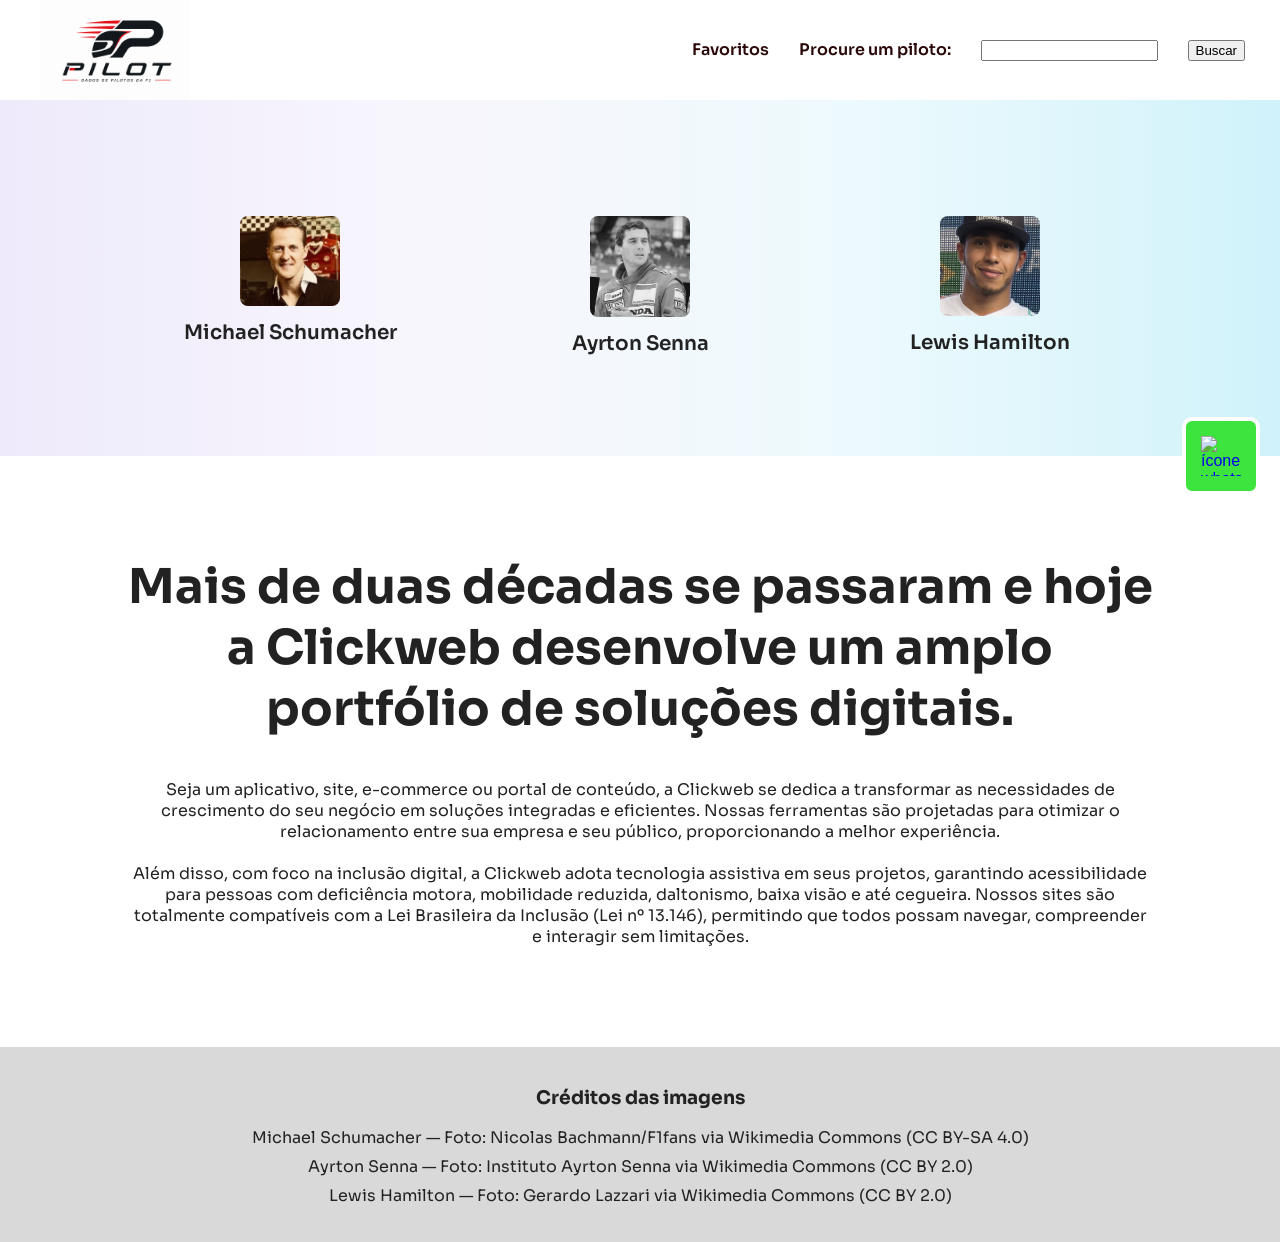
==== index.html @ e29d45ce "/feat - base change in HTML and CSS /feat changes:  -search input with label and button - main logo " ====
<!doctype html>
<html lang="pt-br">
  <head>
    <meta charset="UTF-8" />
    <meta name="viewport" content="width=device-width, initial-scale=1.0" />
    <title>Quem Somos</title>
    <link rel="shortcut icon" href="img/32x32.png" type="image/x-icon" />
    <link rel="stylesheet" href="style.css" />
    <link
      href="https://fonts.googleapis.com/css2?family=Sora:wght@100..800&display=swap"
      rel="stylesheet"
    />
  </head>
  <body>
    <header>
      <div class="container-header">
        <div class="logo">
          <a href="https://www.openf1.org/">
            <figure>
              <img
                src="img/pilot-logo.png"
                alt="Pilot"
                loading="lazy"
                class="logo-image"
              />
            </figure>
          </a>
        </div>

        <div class="menu-icon">
          <img src="img/menu.png" alt="menu" />
        </div>

        <nav class="menu-navigation">
          <a class="nav-item" href="contato.html">Favoritos</a>
          <label class="nav-item" for="pilot-search">Procure um piloto:</label>
          <input type="search" id="pilot-search" name="q" />

          <button>Buscar</button>
        </nav>
      </div>
    </header>

    <main>
      <section>
        <div class="valores">
          <div class="item">
            <figure class="imagem">
              <img
                src="img/michael-schumacher.jpg"
                alt="Imagem de Michael Schumacher "
                class="legend-profile"
              />
            </figure>
            <h2 class="titulo-valores">Michael Schumacher</h2>
          </div>

          <div class="item">
            <figure class="imagem">
              <img
                src="img/ayrton-senna.jpg"
                alt="Imagem de Ayrton Senna"
                class="legend-profile"
              />
            </figure>
            <h2 class="titulo-valores">Ayrton Senna</h2>
          </div>

          <div class="item">
            <figure class="imagem">
              <img
                src="img/lewis-hamilton.jpg"
                alt="Imagem de Lewis Hamilton"
                class="legend-profile"
              />
            </figure>
            <h2 class="titulo-valores">Lewis Hamilton</h2>
          </div>
        </div>
      </section>

      <section class="informacoes">
        <div class="div-infos">
          <h1 class="h1-infos">
            Mais de duas décadas se passaram e hoje a Clickweb desenvolve um
            amplo portfólio de soluções digitais.
          </h1>
          <p class="p-infos">
            Seja um aplicativo, site, e-commerce ou portal de conteúdo, a
            Clickweb se dedica a transformar as necessidades de crescimento do
            seu negócio em soluções integradas e eficientes. Nossas ferramentas
            são projetadas para otimizar o relacionamento entre sua empresa e
            seu público, proporcionando a melhor experiência.
            <br />
            <br />
            Além disso, com foco na inclusão digital, a Clickweb adota
            tecnologia assistiva em seus projetos, garantindo acessibilidade
            para pessoas com deficiência motora, mobilidade reduzida,
            daltonismo, baixa visão e até cegueira. Nossos sites são totalmente
            compatíveis com a Lei Brasileira da Inclusão (Lei nº 13.146),
            permitindo que todos possam navegar, compreender e interagir sem
            limitações.
          </p>
        </div>
      </section>
    </main>
    <a href="https://wa.me/5543999999999" target="_blank" class="btn-whats">
      <img src="img/whatsapp-icon.png" alt="ícone whatsapp" />
    </a>
    <footer class="footer">
      <h3>Créditos das imagens</h3>
      <ul>
        <li>
          Michael Schumacher — Foto: Nicolas Bachmann/F1fans via Wikimedia
          Commons (CC BY-SA 4.0)
        </li>
        <li>
          Ayrton Senna — Foto: Instituto Ayrton Senna via Wikimedia Commons (CC
          BY 2.0)
        </li>
        <li>
          Lewis Hamilton — Foto: Gerardo Lazzari via Wikimedia Commons (CC BY
          2.0)
        </li>
      </ul>
    </footer>
  </body>
</html>
---- style.css ----
body {
  color: #222;
  cursor: auto;
  font-family: "Helvetica Neue", Helvetica, Arial, sans-serif;
  font-style: normal;
  font-weight: normal;
  margin: 0px;
}

header {
  height: 100px;
  position: relative;
  top: 0;
  width: 100%;
  transition: 0.1s;
  background-color: #fff;
  display: block;
}

.container-header {
  display: flex;
  justify-content: space-between;
  align-items: center;
  height: 100%;
}

.logo {
  display: flex;
  gap: 30px;
  font-size: 0;
}

.logo-image {
  width: 150px;
  height: auto;
}

.menu-navigation {
  margin-right: 35px;
  display: flex;
  gap: 30px;
  align-items: center;
}

a {
  text-decoration: none;
}

.menu-icon {
  display: none;
  cursor: pointer;
}

.menu-icon img {
  width: 30px;
  height: 30px;
}

.nav-item {
  color: #2b0808;
  font-size: 16px;
  font-weight: 600;
  line-height: 20.16px;
  align-items: center;
  margin-bottom: 0;
  font-family: "Sora";
  cursor: pointer;
}


.btn-whats {
  position: fixed;
  bottom: 45%;
  right: 20px;

  background-color: rgb(61, 228, 61);

  border: 4px solid #fff;

  border-radius: 10px;
  padding: 15px;

  display: flex;
  align-items: center;
  justify-content: center;

  cursor: pointer;
  z-index: 9999;

  transition: background-color 0.3s ease;
}

.btn-whats:hover {
  background-color: rgb(40, 200, 40);
}

.btn-whats img {
  width: 40px;
  height: 40px;
}

.nav-item-border {
  color: #2b0808;
  font-size: 16px;
  font-weight: 600;
  line-height: 20.16px;
  align-items: center;
  margin-bottom: 0;
  font-family: "Sora";
  cursor: pointer;
  border: 3px solid black;
  padding: 8px 18px;
  border-radius: 24px;
  transition: background-color 0.3s ease;
}

.nav-item-border:hover {
  color: #fff;
  background-color: black;
}

.valores {
  width: auto;
  display: flex;
  flex-wrap: wrap;
  row-gap: 15px;
  padding: 100px 120px;
  text-align: center;
  justify-content: space-between;
  background: linear-gradient(90deg, #eeeafb, #f8f6fd, #edfafd, #d0f2fa);
  margin: 0 auto;
}

.item {
  display: flex;
  flex-direction:column;
  padding: 0px 20px;
  align-items: center;
  max-width: 300px;
  width: 100%;
}

.imagem {
  margin-bottom: 10px;
}

.legend-profile{
  width: 100px;
  height: auto;
  border-radius: 8px;
}

.titulo-valores {
  margin: 0px;
  font-size: 20px;
  font-family: Sora;
  font-weight: 600;
}

.informacoes {
  display: flex;
  text-align: center;
  gap: 20px;
  padding: 100px 120px;
  max-width: 1300px;
  word-break: break-word;
  margin: 0 auto;
}

.div-infos {
  display: flex;
  flex-direction: column;
  row-gap: 40px;
  width: 100%;
}

.h1-infos {
  font-size: 48px;
  margin: 0px;
  font-family: Sora;
}

.p-infos {
  font-size: 16px;
  margin: 0px;
  font-family: Sora;
  padding-right: 10px;
  padding-left: 10px;
}

.footer {
  background-color: rgb(217, 217, 217);
  padding: 20px;
  text-align: center;
  font-family: Sora;
}

.footer ul {
  list-style: none;
  padding: 0;
}

.footer li {
  margin: 8px 0;
}

@media (max-width: 930px) {
  .menu-icon {
    display: block;
    margin-right: 20px;
  }

  .menu-navigation {
    display: none;
  }

  .informacoes {
    flex-direction: column;
    padding: 60px 20px;
    word-break: break-word;
    margin: 0 auto;
  }

  .h1-infos {
    color: #081b2b;
    font-family: "Sora";
    font-weight: 600;
    font-size: 24px;
    line-height: 1.2;
    text-align: center;
    margin: 0;
  }

  .p-infos {
    color: #081b2b;
    font-family: "Sora";
    font-weight: 400;
    font-size: 14px;
    line-height: 1.6;
    text-align: center;
    margin: 0;
  }

  .btn-whats {
    bottom: 20px;
    right: 15px;
    padding: 10px;
  }

  .btn-whats img {
    width: 50px;
    height: 50px;
  }

  .descricao-valores {
    width: 300px;
  }
  .valores {
    padding: 40px 20px;
    gap: 30px;
  }

  .item {
    flex-direction: row;
    max-width: 200px;
  }
}
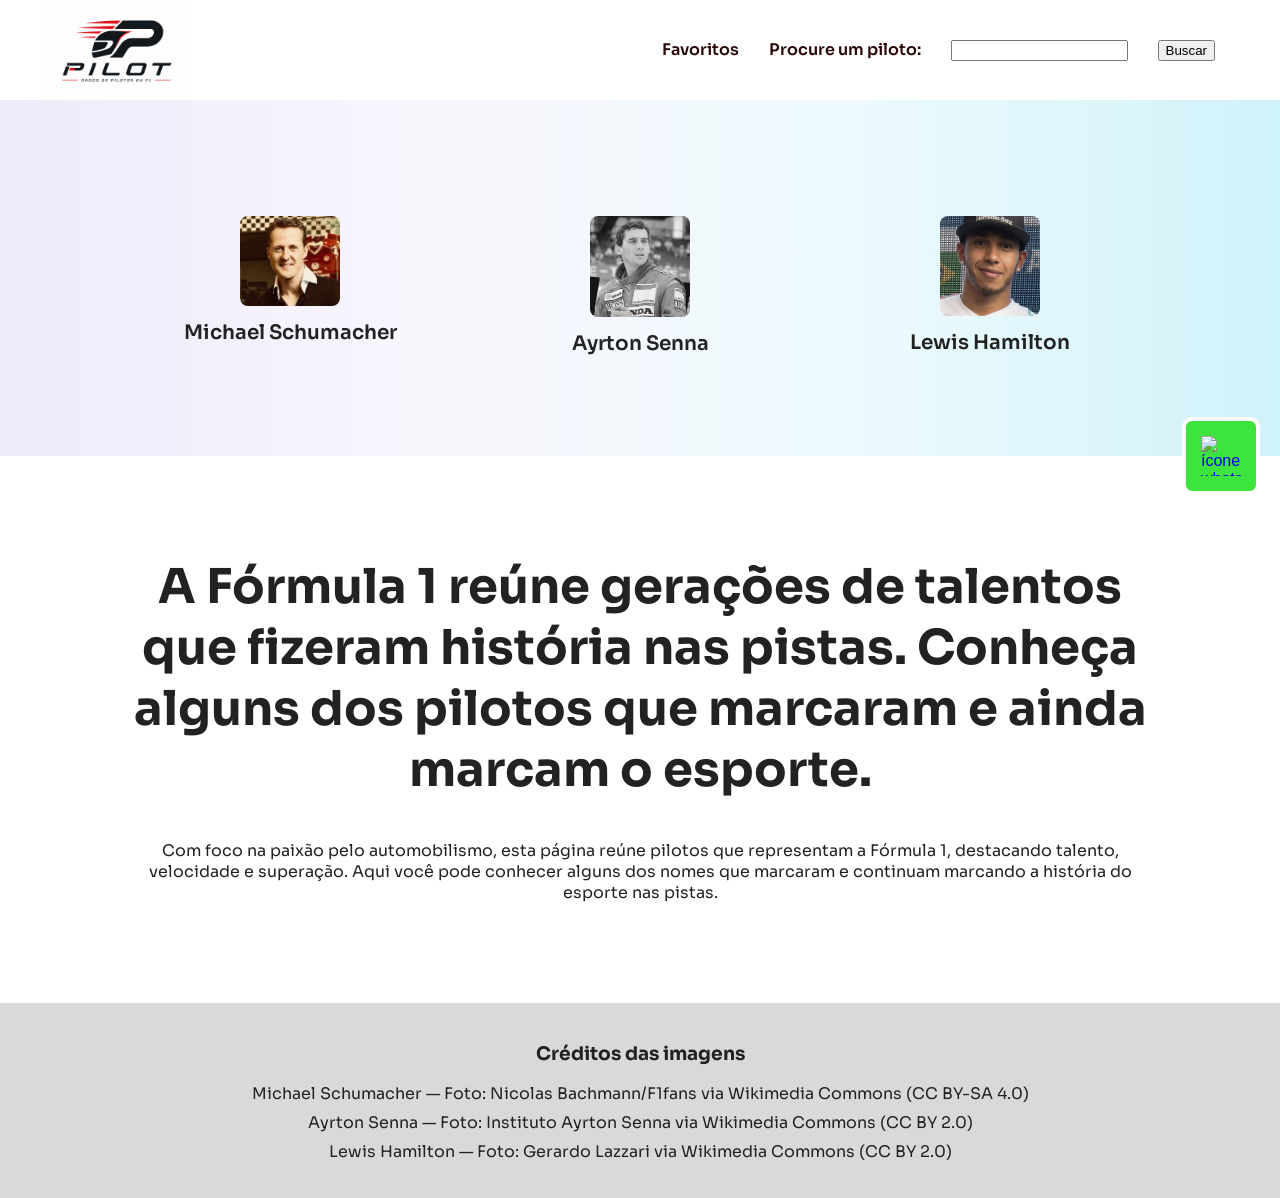
==== commit 705d1bb1: "/feat - added script and fixed text changes:  added script.js input validation(length) changed main " ====
--- a/index.html
+++ b/index.html
@@ -34,9 +34,9 @@
         <nav class="menu-navigation">
           <a class="nav-item" href="contato.html">Favoritos</a>
           <label class="nav-item" for="pilot-search">Procure um piloto:</label>
-          <input type="search" id="pilot-search" name="q" />
-
-          <button>Buscar</button>
+          <input type="text" id="pilot-search" name="q" />
+          <button id="search-button">Buscar</button>
+          <p id="input-error"></p>
         </nav>
       </div>
     </header>
@@ -82,24 +82,10 @@
       <section class="informacoes">
         <div class="div-infos">
           <h1 class="h1-infos">
-            Mais de duas décadas se passaram e hoje a Clickweb desenvolve um
-            amplo portfólio de soluções digitais.
+            A Fórmula 1 reúne gerações de talentos que fizeram história nas pistas. Conheça alguns dos pilotos que marcaram e ainda marcam o esporte.
           </h1>
           <p class="p-infos">
-            Seja um aplicativo, site, e-commerce ou portal de conteúdo, a
-            Clickweb se dedica a transformar as necessidades de crescimento do
-            seu negócio em soluções integradas e eficientes. Nossas ferramentas
-            são projetadas para otimizar o relacionamento entre sua empresa e
-            seu público, proporcionando a melhor experiência.
-            <br />
-            <br />
-            Além disso, com foco na inclusão digital, a Clickweb adota
-            tecnologia assistiva em seus projetos, garantindo acessibilidade
-            para pessoas com deficiência motora, mobilidade reduzida,
-            daltonismo, baixa visão e até cegueira. Nossos sites são totalmente
-            compatíveis com a Lei Brasileira da Inclusão (Lei nº 13.146),
-            permitindo que todos possam navegar, compreender e interagir sem
-            limitações.
+            Com foco na paixão pelo automobilismo, esta página reúne pilotos que representam a Fórmula 1, destacando talento, velocidade e superação. Aqui você pode conhecer alguns dos nomes que marcaram e continuam marcando a história do esporte nas pistas.
           </p>
         </div>
       </section>
@@ -124,5 +110,6 @@
         </li>
       </ul>
     </footer>
+    <script src="script.js"></script>
   </body>
 </html>
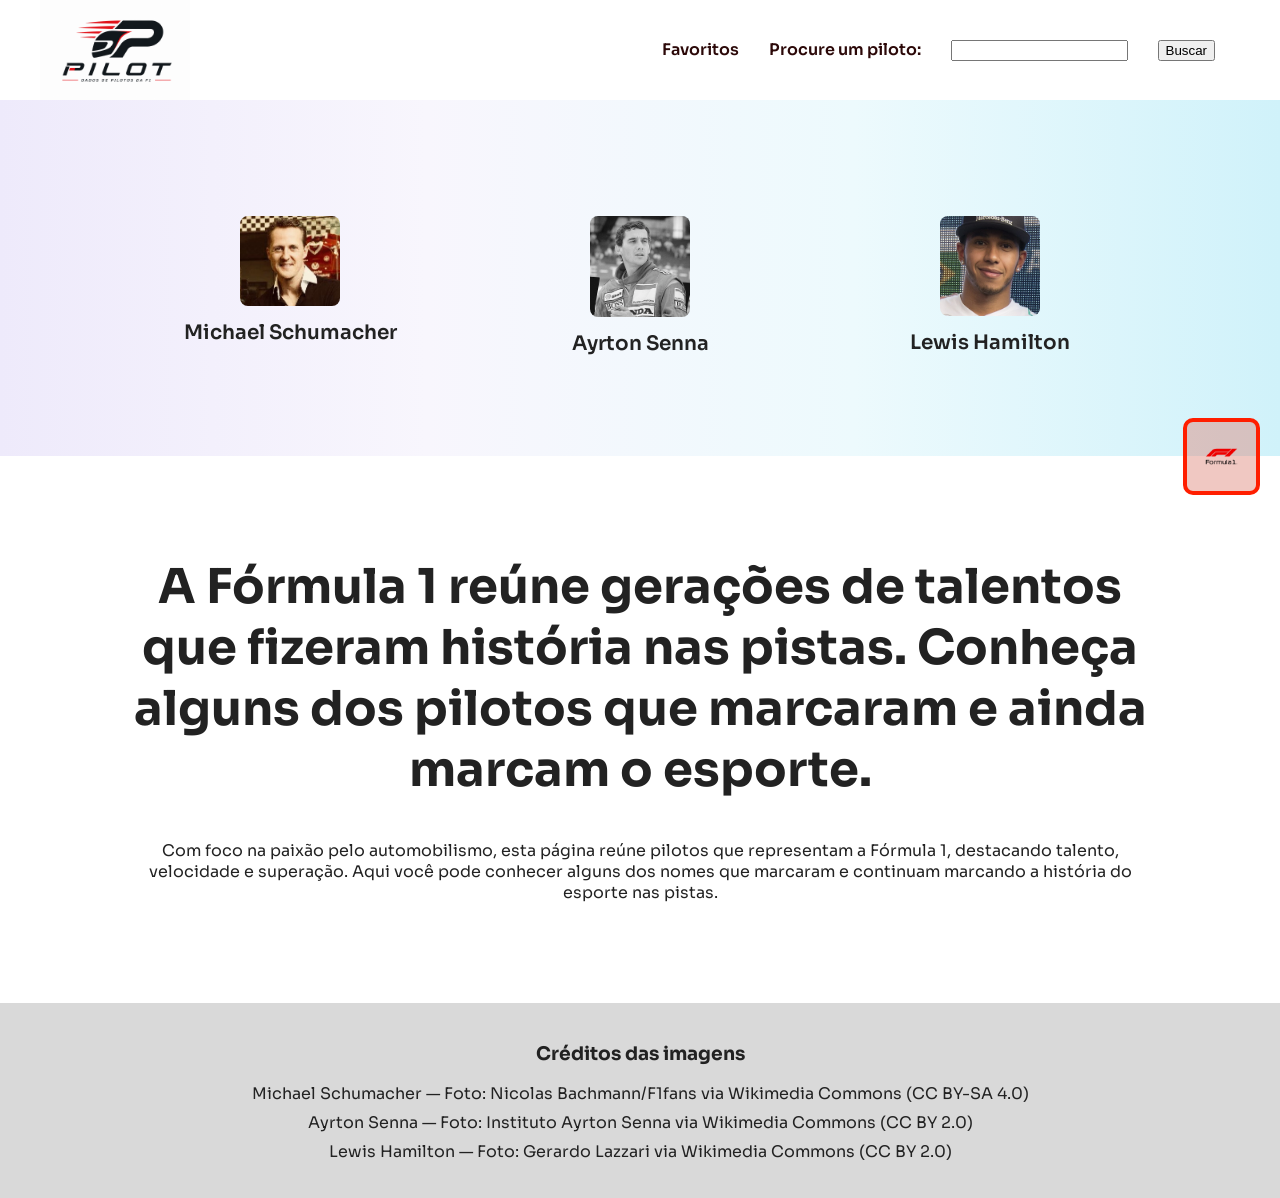
==== commit 07b0b66a: "refactor: remove e faz alterações de imagens para a f1 e atualização de css" ====
--- a/index.html
+++ b/index.html
@@ -4,7 +4,7 @@
     <meta charset="UTF-8" />
     <meta name="viewport" content="width=device-width, initial-scale=1.0" />
     <title>Quem Somos</title>
-    <link rel="shortcut icon" href="img/32x32.png" type="image/x-icon" />
+    <link rel="shortcut icon" href="img/formula-1.png" type="image/x-icon" />
     <link rel="stylesheet" href="style.css" />
     <link
       href="https://fonts.googleapis.com/css2?family=Sora:wght@100..800&display=swap"
@@ -90,8 +90,8 @@
         </div>
       </section>
     </main>
-    <a href="https://wa.me/5543999999999" target="_blank" class="btn-whats">
-      <img src="img/whatsapp-icon.png" alt="ícone whatsapp" />
+    <a href="https://openf1.org/docs" target="_blank" class="btn-flutuante">
+      <img src="img/Formula1-1000.png" alt="Logo F1" />
     </a>
     <footer class="footer">
       <h3>Créditos das imagens</h3>
--- a/style.css
+++ b/style.css
@@ -68,17 +68,17 @@
 }
 
 
-.btn-whats {
+.btn-flutuante {
   position: fixed;
   bottom: 45%;
   right: 20px;
 
-  background-color: rgb(61, 228, 61);
-
-  border: 4px solid #fff;
+  background-color: #dc7f726e;
+
+  border: 4px solid #ff1e00;
 
   border-radius: 10px;
-  padding: 15px;
+  padding: 12px;
 
   display: flex;
   align-items: center;
@@ -90,13 +90,13 @@
   transition: background-color 0.3s ease;
 }
 
-.btn-whats:hover {
-  background-color: rgb(40, 200, 40);
-}
-
-.btn-whats img {
-  width: 40px;
-  height: 40px;
+.btn-flutuante:hover {
+  background-color:  #cf1c056e;;
+} 
+
+.btn-flutuante img {
+  width: 45px;
+  height: 45px;
 }
 
 .nav-item-border {
@@ -241,20 +241,17 @@
     margin: 0;
   }
 
-  .btn-whats {
+  .btn-flutuante {
     bottom: 20px;
     right: 15px;
     padding: 10px;
   }
 
-  .btn-whats img {
+  .btn-flutuante img {
     width: 50px;
     height: 50px;
   }
 
-  .descricao-valores {
-    width: 300px;
-  }
   .valores {
     padding: 40px 20px;
     gap: 30px;
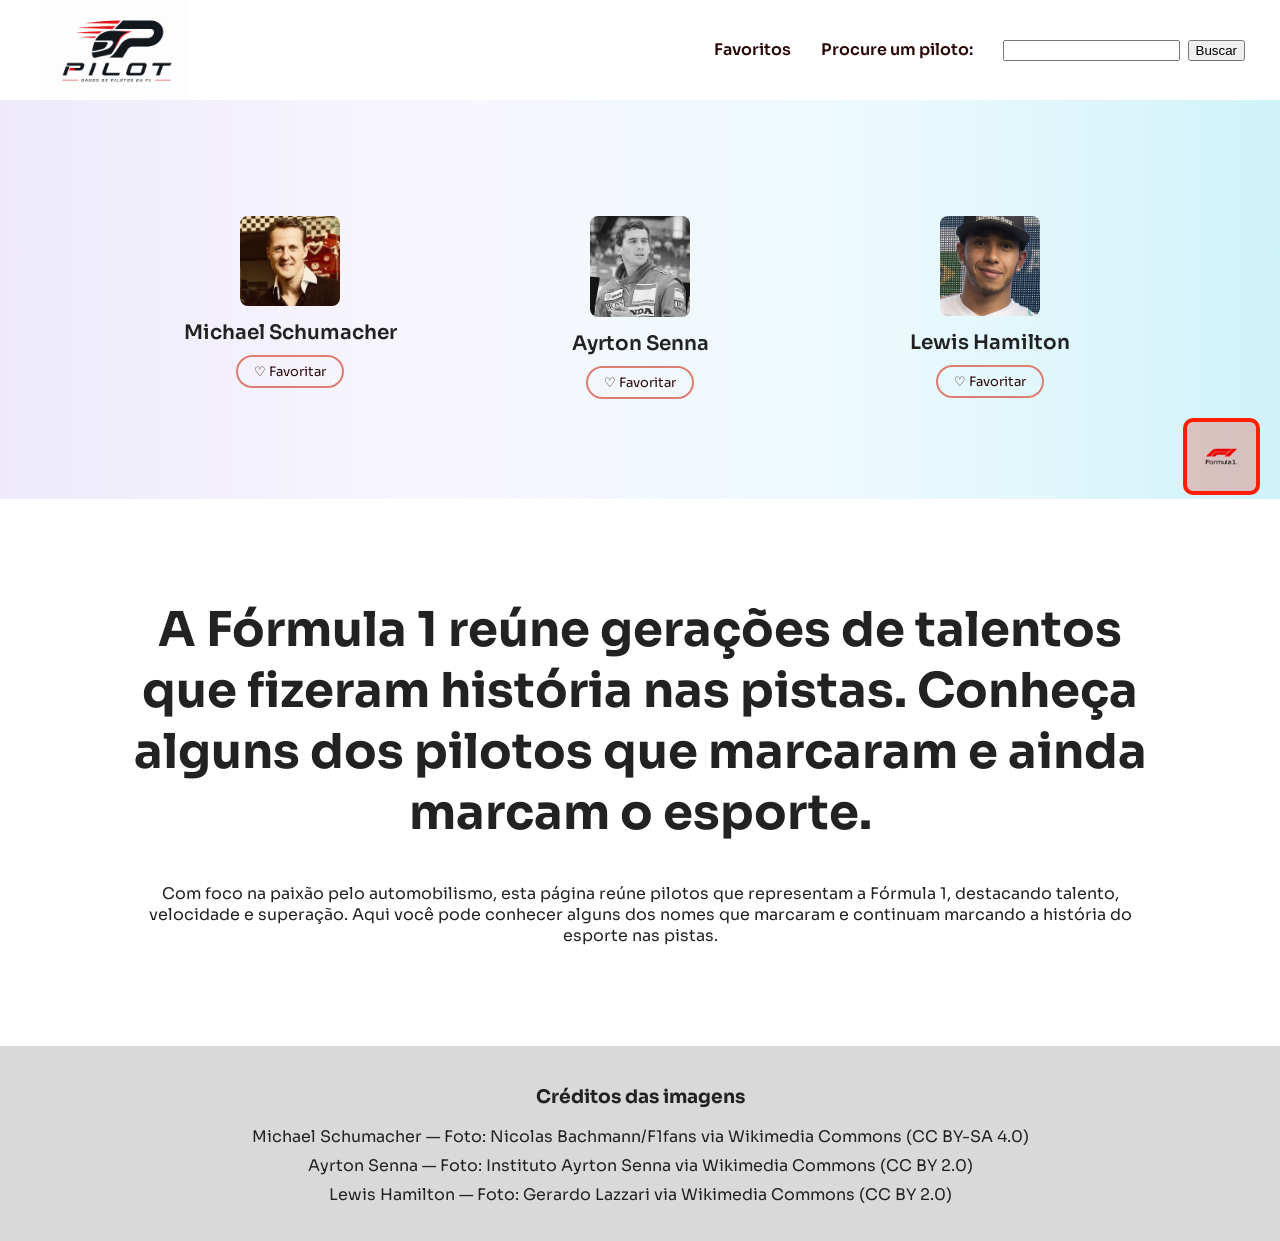
==== commit cb8c83a0: "feat: adiciona as opções de favoritos nos pilotos, e card de favoritos com implementação no JS" ====
--- a/index.html
+++ b/index.html
@@ -32,11 +32,15 @@
         </div>
 
         <nav class="menu-navigation">
-          <a class="nav-item" href="contato.html">Favoritos</a>
+          <button class="nav-item btn-nav" id="btn-favoritos">Favoritos</button>
           <label class="nav-item" for="pilot-search">Procure um piloto:</label>
-          <input type="text" id="pilot-search" name="q" />
-          <button id="search-button">Buscar</button>
-          <p id="input-error"></p>
+          <div class="search-group">
+            <div class="search-input-row">
+              <input type="text" id="pilot-search" name="q" />
+              <button id="search-button">Buscar</button>
+            </div>
+            <p id="input-error"></p>
+          </div>
         </nav>
       </div>
     </header>
@@ -48,11 +52,12 @@
             <figure class="imagem">
               <img
                 src="img/michael-schumacher.jpg"
-                alt="Imagem de Michael Schumacher "
+                alt="Imagem de Michael Schumacher"
                 class="legend-profile"
               />
             </figure>
             <h2 class="titulo-valores">Michael Schumacher</h2>
+            <button class="btn-favoritar" data-name="Michael Schumacher" data-img="img/michael-schumacher.jpg" data-alt="Imagem de Michael Schumacher">♡ Favoritar</button>
           </div>
 
           <div class="item">
@@ -64,6 +69,7 @@
               />
             </figure>
             <h2 class="titulo-valores">Ayrton Senna</h2>
+            <button class="btn-favoritar" data-name="Ayrton Senna" data-img="img/ayrton-senna.jpg" data-alt="Imagem de Ayrton Senna">♡ Favoritar</button>
           </div>
 
           <div class="item">
@@ -75,6 +81,7 @@
               />
             </figure>
             <h2 class="titulo-valores">Lewis Hamilton</h2>
+            <button class="btn-favoritar" data-name="Lewis Hamilton" data-img="img/lewis-hamilton.jpg" data-alt="Imagem de Lewis Hamilton">♡ Favoritar</button>
           </div>
         </div>
       </section>
@@ -110,6 +117,16 @@
         </li>
       </ul>
     </footer>
+    <div id="modal-favoritos" class="modal-favoritos hidden">
+      <div class="modal-content">
+        <div class="modal-header">
+          <h2>Pilotos Favoritos</h2>
+          <button id="fechar-modal">✕</button>
+        </div>
+        <div id="lista-favoritos" class="lista-favoritos"></div>
+      </div>
+    </div>
+
     <script src="script.js"></script>
   </body>
 </html>
--- a/style.css
+++ b/style.css
@@ -204,6 +204,136 @@
   margin: 8px 0;
 }
 
+.btn-nav {
+  background: none;
+  border: none;
+  padding: 0;
+}
+
+.search-group {
+  display: flex;
+  flex-direction: column;
+  align-items: flex-start;
+  gap: 4px;
+}
+
+.search-input-row {
+  display: flex;
+  gap: 8px;
+  margin-top: 20px;
+}
+
+#input-error {
+  color: #cc0000;
+  font-size: 13px;
+  font-family: "Sora";
+  margin: 0;
+  min-height: 16px;
+}
+
+.btn-favoritar {
+  margin-top: 10px;
+  padding: 6px 16px;
+  border: 2px solid #dc7f72;
+  border-radius: 20px;
+  background: transparent;
+  cursor: pointer;
+  font-family: "Sora";
+  font-size: 13px;
+  color: #2b0808;
+  transition: background-color 0.2s, color 0.2s;
+}
+
+.btn-favoritar:hover,
+.btn-favoritar.favoritado {
+  background-color: #dc7f72;
+  color: #fff;
+}
+
+.modal-favoritos {
+  position: fixed;
+  inset: 0;
+  background: rgba(0, 0, 0, 0.5);
+  z-index: 10000;
+  display: flex;
+  justify-content: center;
+  align-items: center;
+}
+
+.modal-favoritos.hidden {
+  display: none;
+}
+
+.modal-content {
+  background: #fff;
+  border-radius: 12px;
+  padding: 32px;
+  max-width: 700px;
+  width: 90%;
+  max-height: 80vh;
+  overflow-y: auto;
+}
+
+.modal-header {
+  display: flex;
+  justify-content: space-between;
+  align-items: center;
+  margin-bottom: 24px;
+}
+
+.modal-header h2 {
+  margin: 0;
+  font-family: "Sora";
+}
+
+#fechar-modal {
+  background: none;
+  border: none;
+  font-size: 20px;
+  cursor: pointer;
+  color: #555;
+}
+
+.lista-favoritos {
+  display: flex;
+  flex-wrap: wrap;
+  gap: 20px;
+  justify-content: center;
+}
+
+.card-favorito {
+  display: flex;
+  flex-direction: column;
+  align-items: center;
+  gap: 8px;
+  padding: 16px;
+  border-radius: 10px;
+  border: 1px solid #eee;
+  min-width: 140px;
+}
+
+.card-favorito img {
+  width: 100px;
+  height: auto;
+  border-radius: 8px;
+}
+
+.card-favorito p {
+  margin: 0;
+  font-family: "Sora";
+  font-size: 14px;
+  font-weight: 600;
+  text-align: center;
+}
+
+.sem-favoritos {
+  font-family: "Sora";
+  color: #666;
+  text-align: center;
+  padding: 20px 0;
+}
+
+
 @media (max-width: 930px) {
   .menu-icon {
     display: block;
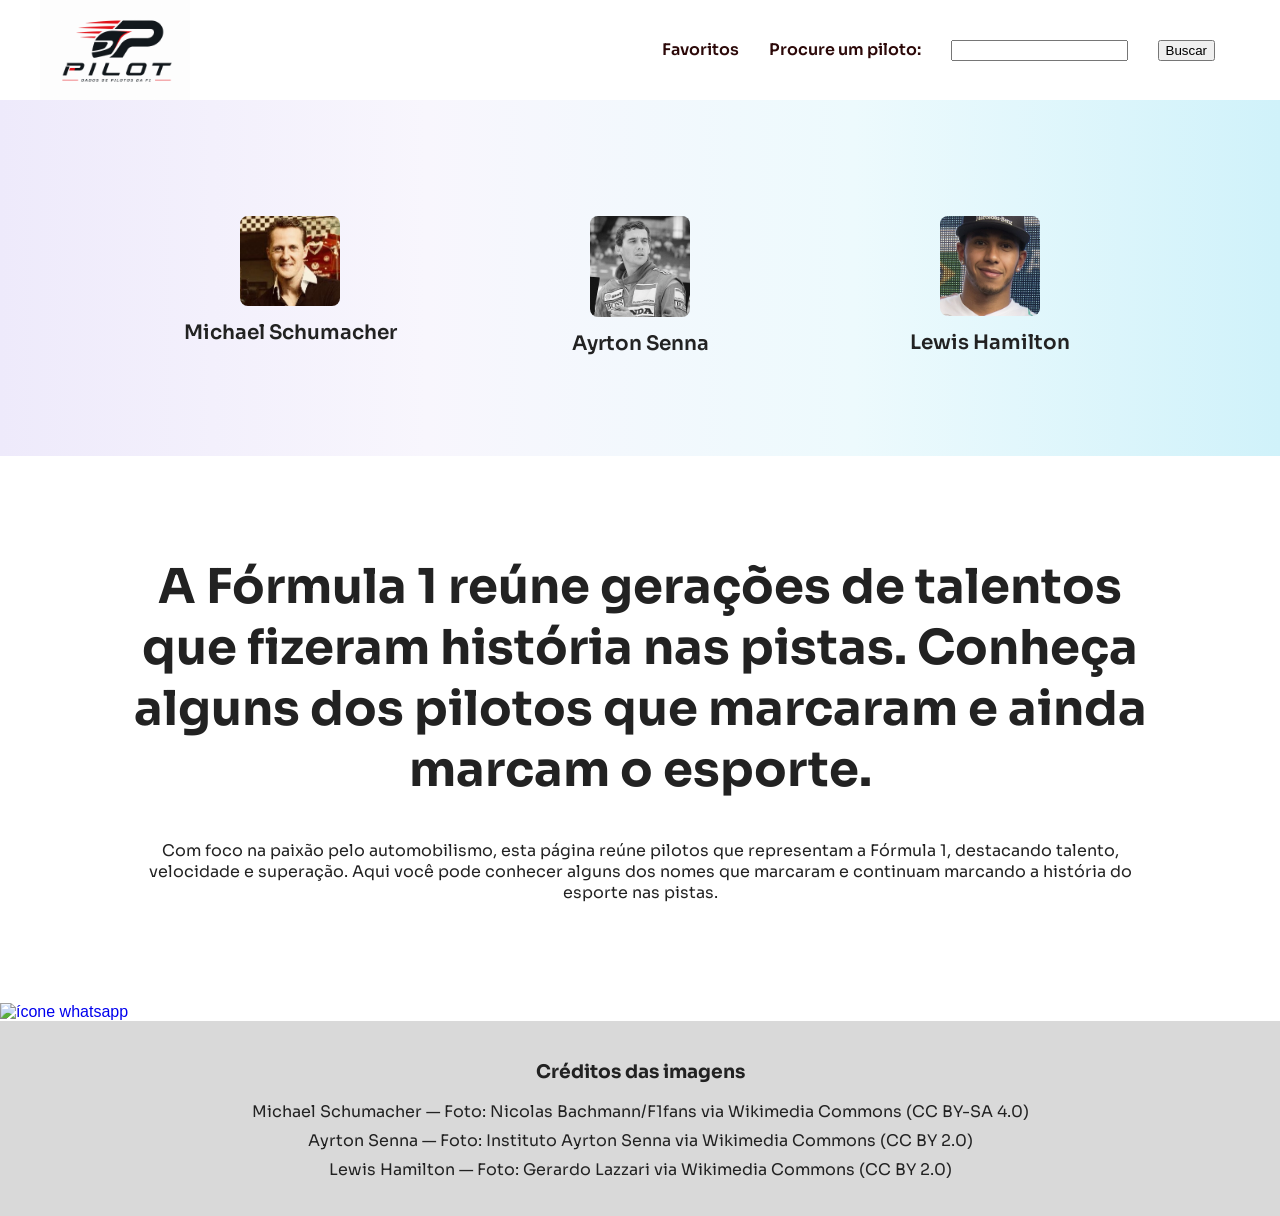
==== commit 8a4161df: "/feat - Implement Dialog" ====
--- a/index.html
+++ b/index.html
@@ -4,7 +4,7 @@
     <meta charset="UTF-8" />
     <meta name="viewport" content="width=device-width, initial-scale=1.0" />
     <title>Quem Somos</title>
-    <link rel="shortcut icon" href="img/formula-1.png" type="image/x-icon" />
+    <link rel="shortcut icon" href="img/32x32.png" type="image/x-icon" />
     <link rel="stylesheet" href="style.css" />
     <link
       href="https://fonts.googleapis.com/css2?family=Sora:wght@100..800&display=swap"
@@ -32,15 +32,11 @@
         </div>
 
         <nav class="menu-navigation">
-          <button class="nav-item btn-nav" id="btn-favoritos">Favoritos</button>
+          <a class="nav-item" href="contato.html">Favoritos</a>
           <label class="nav-item" for="pilot-search">Procure um piloto:</label>
-          <div class="search-group">
-            <div class="search-input-row">
-              <input type="text" id="pilot-search" name="q" />
-              <button id="search-button">Buscar</button>
-            </div>
-            <p id="input-error"></p>
-          </div>
+          <input type="text" id="pilot-search" name="q" />
+          <button id="search-button">Buscar</button>
+          <p id="input-error"></p>
         </nav>
       </div>
     </header>
@@ -52,12 +48,11 @@
             <figure class="imagem">
               <img
                 src="img/michael-schumacher.jpg"
-                alt="Imagem de Michael Schumacher"
+                alt="Imagem de Michael Schumacher "
                 class="legend-profile"
               />
             </figure>
             <h2 class="titulo-valores">Michael Schumacher</h2>
-            <button class="btn-favoritar" data-name="Michael Schumacher" data-img="img/michael-schumacher.jpg" data-alt="Imagem de Michael Schumacher">♡ Favoritar</button>
           </div>
 
           <div class="item">
@@ -69,7 +64,6 @@
               />
             </figure>
             <h2 class="titulo-valores">Ayrton Senna</h2>
-            <button class="btn-favoritar" data-name="Ayrton Senna" data-img="img/ayrton-senna.jpg" data-alt="Imagem de Ayrton Senna">♡ Favoritar</button>
           </div>
 
           <div class="item">
@@ -81,7 +75,6 @@
               />
             </figure>
             <h2 class="titulo-valores">Lewis Hamilton</h2>
-            <button class="btn-favoritar" data-name="Lewis Hamilton" data-img="img/lewis-hamilton.jpg" data-alt="Imagem de Lewis Hamilton">♡ Favoritar</button>
           </div>
         </div>
       </section>
@@ -97,8 +90,8 @@
         </div>
       </section>
     </main>
-    <a href="https://openf1.org/docs" target="_blank" class="btn-flutuante">
-      <img src="img/Formula1-1000.png" alt="Logo F1" />
+    <a href="https://wa.me/5543999999999" target="_blank" class="btn-whats">
+      <img src="img/whatsapp-icon.png" alt="ícone whatsapp" />
     </a>
     <footer class="footer">
       <h3>Créditos das imagens</h3>
@@ -117,15 +110,11 @@
         </li>
       </ul>
     </footer>
-    <div id="modal-favoritos" class="modal-favoritos hidden">
-      <div class="modal-content">
-        <div class="modal-header">
-          <h2>Pilotos Favoritos</h2>
-          <button id="fechar-modal">✕</button>
-        </div>
-        <div id="lista-favoritos" class="lista-favoritos"></div>
-      </div>
-    </div>
+    
+    <!-- dialog code below-->
+    <dialog id="pilot-dialog">
+      <div id="pilot-status"></div>
+    </dialog>
 
     <script src="script.js"></script>
   </body>
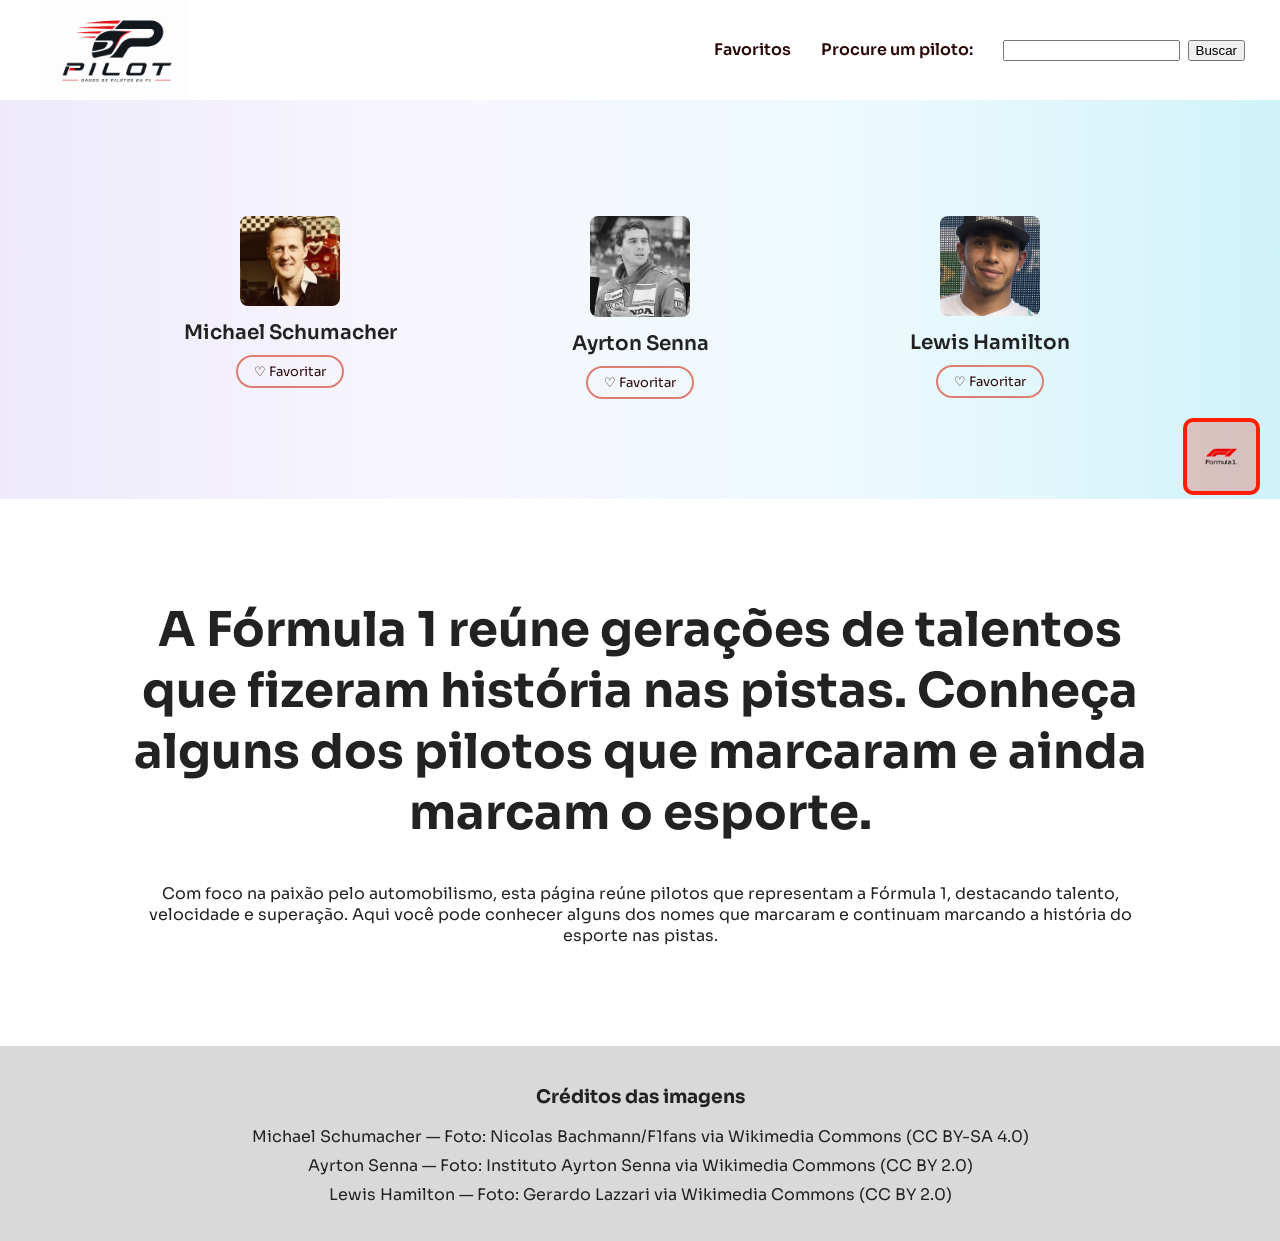
==== commit d72722cf: "/feat - Implemented Dialog" ====
--- a/index.html
+++ b/index.html
@@ -4,7 +4,7 @@
     <meta charset="UTF-8" />
     <meta name="viewport" content="width=device-width, initial-scale=1.0" />
     <title>Quem Somos</title>
-    <link rel="shortcut icon" href="img/32x32.png" type="image/x-icon" />
+    <link rel="shortcut icon" href="img/formula-1.png" type="image/x-icon" />
     <link rel="stylesheet" href="style.css" />
     <link
       href="https://fonts.googleapis.com/css2?family=Sora:wght@100..800&display=swap"
@@ -32,11 +32,15 @@
         </div>
 
         <nav class="menu-navigation">
-          <a class="nav-item" href="contato.html">Favoritos</a>
+          <button class="nav-item btn-nav" id="btn-favoritos">Favoritos</button>
           <label class="nav-item" for="pilot-search">Procure um piloto:</label>
-          <input type="text" id="pilot-search" name="q" />
-          <button id="search-button">Buscar</button>
-          <p id="input-error"></p>
+          <div class="search-group">
+            <div class="search-input-row">
+              <input type="text" id="pilot-search" name="q" />
+              <button id="search-button">Buscar</button>
+            </div>
+            <p id="input-error"></p>
+          </div>
         </nav>
       </div>
     </header>
@@ -48,11 +52,12 @@
             <figure class="imagem">
               <img
                 src="img/michael-schumacher.jpg"
-                alt="Imagem de Michael Schumacher "
+                alt="Imagem de Michael Schumacher"
                 class="legend-profile"
               />
             </figure>
             <h2 class="titulo-valores">Michael Schumacher</h2>
+            <button class="btn-favoritar" data-name="Michael Schumacher" data-img="img/michael-schumacher.jpg" data-alt="Imagem de Michael Schumacher">♡ Favoritar</button>
           </div>
 
           <div class="item">
@@ -64,6 +69,7 @@
               />
             </figure>
             <h2 class="titulo-valores">Ayrton Senna</h2>
+            <button class="btn-favoritar" data-name="Ayrton Senna" data-img="img/ayrton-senna.jpg" data-alt="Imagem de Ayrton Senna">♡ Favoritar</button>
           </div>
 
           <div class="item">
@@ -75,6 +81,7 @@
               />
             </figure>
             <h2 class="titulo-valores">Lewis Hamilton</h2>
+            <button class="btn-favoritar" data-name="Lewis Hamilton" data-img="img/lewis-hamilton.jpg" data-alt="Imagem de Lewis Hamilton">♡ Favoritar</button>
           </div>
         </div>
       </section>
@@ -90,8 +97,8 @@
         </div>
       </section>
     </main>
-    <a href="https://wa.me/5543999999999" target="_blank" class="btn-whats">
-      <img src="img/whatsapp-icon.png" alt="ícone whatsapp" />
+    <a href="https://openf1.org/docs" target="_blank" class="btn-flutuante">
+      <img src="img/Formula1-1000.png" alt="Logo F1" />
     </a>
     <footer class="footer">
       <h3>Créditos das imagens</h3>
@@ -115,6 +122,15 @@
     <dialog id="pilot-dialog">
       <div id="pilot-status"></div>
     </dialog>
+    <div id="modal-favoritos" class="modal-favoritos hidden">
+      <div class="modal-content">
+        <div class="modal-header">
+          <h2>Pilotos Favoritos</h2>
+          <button id="fechar-modal">✕</button>
+        </div>
+        <div id="lista-favoritos" class="lista-favoritos"></div>
+      </div>
+    </div>
 
     <script src="script.js"></script>
   </body>
